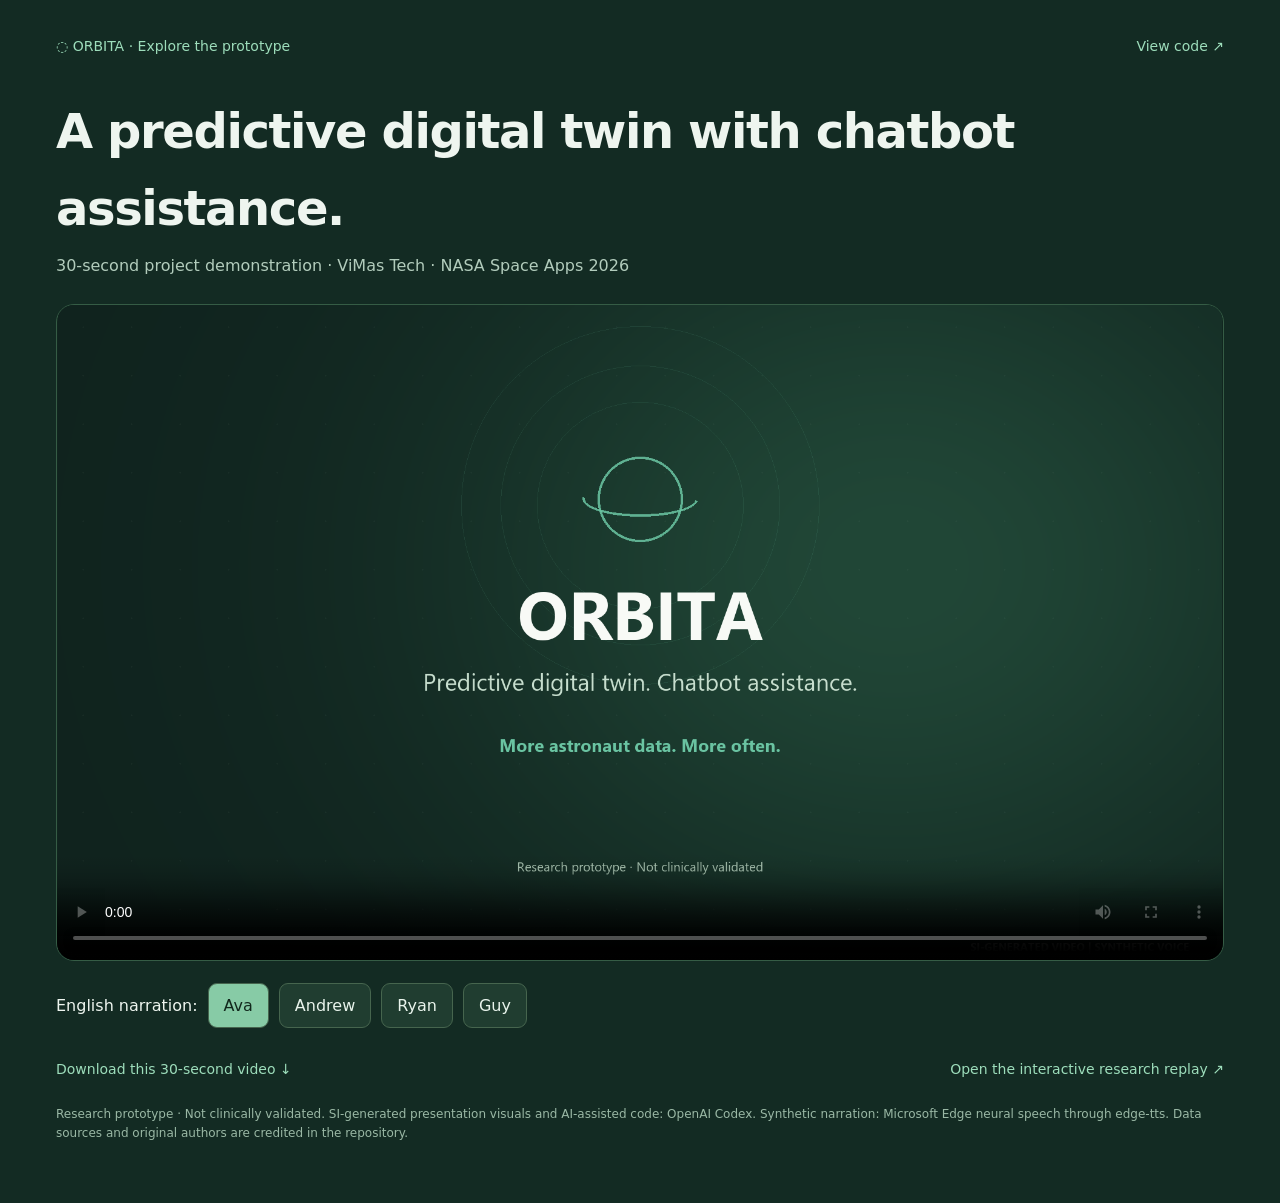
==== docs/demo.html @ 13e90117 "Publish ORBITA research prototype, personal-account assistant and 30-second demos" ====
<!doctype html>
<html lang="en"><head><meta charset="utf-8"><meta name="viewport" content="width=device-width,initial-scale=1"><title>ORBITA · 30-second project demonstration</title>
<style>:root{color-scheme:dark}*{box-sizing:border-box}body{margin:0;background:#132b23;color:#eef5ef;font:16px/1.6 system-ui,sans-serif}main{max-width:1220px;margin:auto;padding:35px 26px}a{color:#9dddbb;text-decoration:none}.top{display:flex;justify-content:space-between;gap:20px;font-size:14px}h1{font-size:clamp(28px,4vw,48px);letter-spacing:-1.4px;margin:36px 0 6px}p{color:#b2ccbc;margin:0 0 25px}video{display:block;width:100%;aspect-ratio:16/9;background:#11261f;border:1px solid #355c45;border-radius:18px}.controls{display:flex;align-items:center;gap:10px;flex-wrap:wrap;margin:22px 0}button{border:1px solid #46654e;border-radius:9px;background:#203d30;color:#e9f4ec;padding:9px 15px;font:inherit;cursor:pointer}button.active{background:#87cba6;color:#11281c}button:focus-visible,a:focus-visible{outline:3px solid #a4d4ff;outline-offset:4px}.note{font-size:12px;color:#9ab8a5;margin-top:24px}footer{display:flex;justify-content:space-between;gap:20px;flex-wrap:wrap;margin-top:30px;font-size:14px}</style></head>
<body><main><div class="top"><a href="./">◌ ORBITA · Explore the prototype</a><a href="https://github.com/eric-mas03/ORBITA">View code ↗</a></div>
<h1>A predictive digital twin with chatbot assistance.</h1><p>30-second project demonstration · ViMas Tech · NASA Space Apps 2026</p>
<video id="film" controls playsinline preload="metadata" poster="./media/ORBITA-closing-card.png"><source src="./media/ORBITA-demo-ava.mp4" type="video/mp4"><track id="subtitles" kind="subtitles" srclang="en" label="English" src="./media/ORBITA-demo-ava.vtt">Your browser does not support this video. Use the download link below.</video>
<div class="controls"><span>English narration:</span><button class="active" data-voice="ava">Ava</button><button data-voice="andrew">Andrew</button><button data-voice="ryan">Ryan</button><button data-voice="guy">Guy</button></div>
<footer><a id="download" href="./media/ORBITA-demo-ava.mp4" download>Download this 30-second video ↓</a><a href="./">Open the interactive research replay ↗</a></footer>
<p class="note">Research prototype · Not clinically validated. SI-generated presentation visuals and AI-assisted code: OpenAI Codex. Synthetic narration: Microsoft Edge neural speech through edge-tts. Data sources and original authors are credited in the repository.</p>
</main><script>const film=document.querySelector('#film');document.querySelectorAll('[data-voice]').forEach(b=>b.onclick=()=>{film.pause();film.src='./media/ORBITA-demo-'+b.dataset.voice+'.mp4';document.querySelector('#download').href=film.src;document.querySelector('#subtitles').src='./media/ORBITA-demo-'+b.dataset.voice+'.vtt';document.querySelectorAll('[data-voice]').forEach(x=>x.classList.toggle('active',x===b));film.load()})</script></body></html>
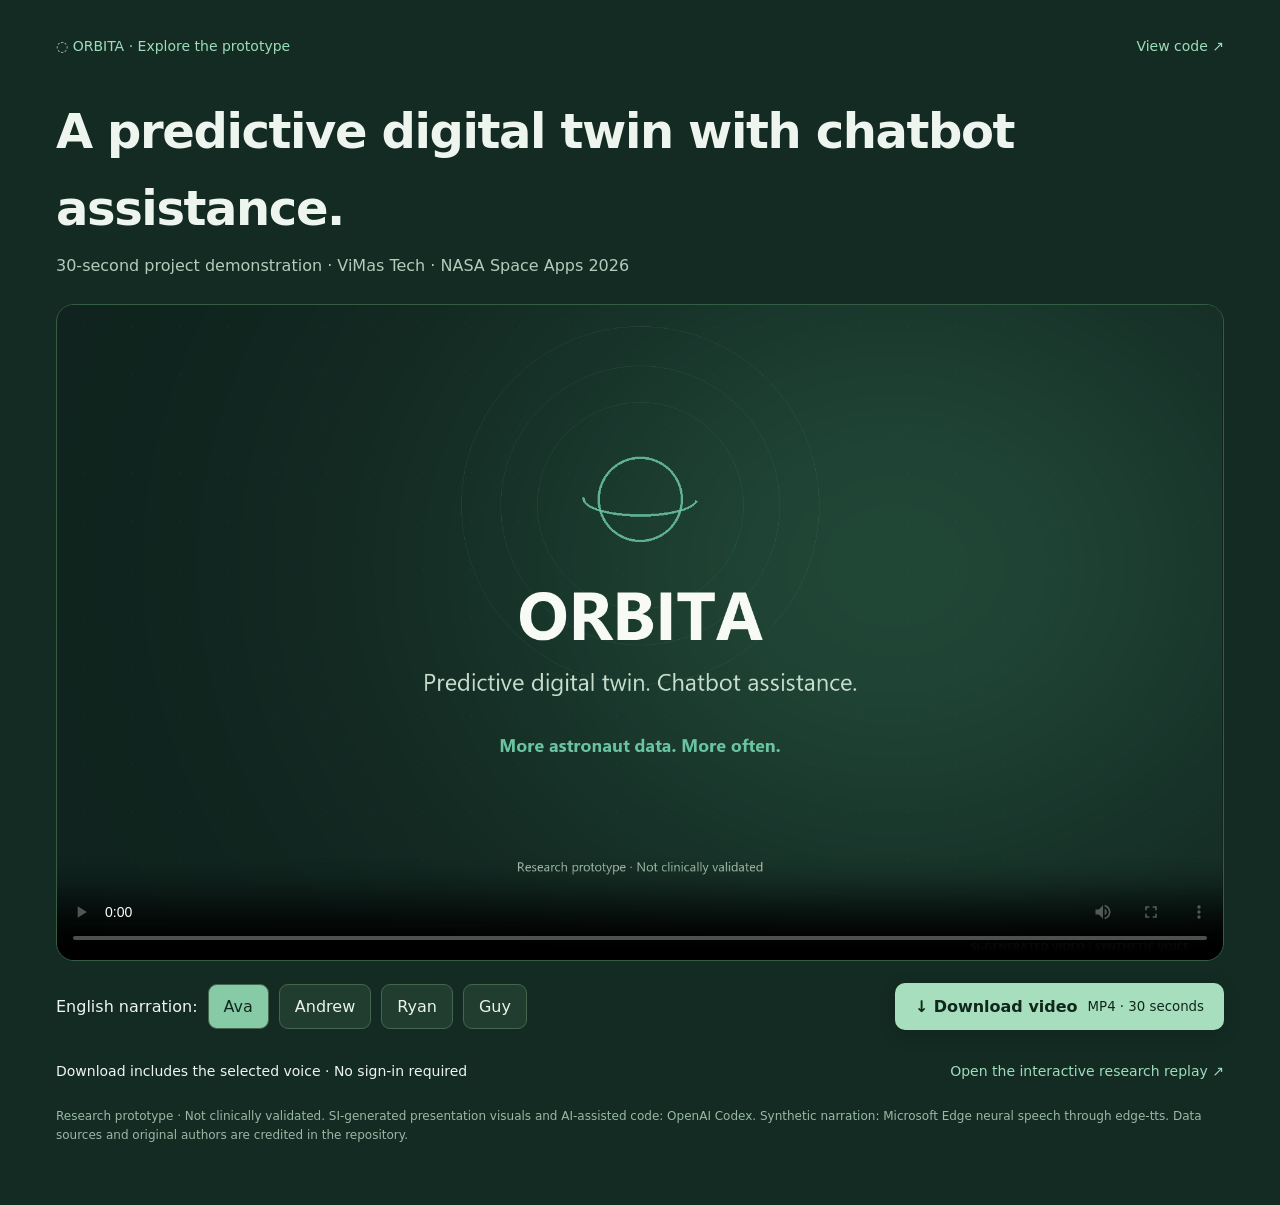
==== commit bfdd361d: "Add prominent video download button with selected voice filename" ====
--- a/docs/demo.html
+++ b/docs/demo.html
@@ -1,10 +1,10 @@
 <!doctype html>
 <html lang="en"><head><meta charset="utf-8"><meta name="viewport" content="width=device-width,initial-scale=1"><title>ORBITA · 30-second project demonstration</title>
-<style>:root{color-scheme:dark}*{box-sizing:border-box}body{margin:0;background:#132b23;color:#eef5ef;font:16px/1.6 system-ui,sans-serif}main{max-width:1220px;margin:auto;padding:35px 26px}a{color:#9dddbb;text-decoration:none}.top{display:flex;justify-content:space-between;gap:20px;font-size:14px}h1{font-size:clamp(28px,4vw,48px);letter-spacing:-1.4px;margin:36px 0 6px}p{color:#b2ccbc;margin:0 0 25px}video{display:block;width:100%;aspect-ratio:16/9;background:#11261f;border:1px solid #355c45;border-radius:18px}.controls{display:flex;align-items:center;gap:10px;flex-wrap:wrap;margin:22px 0}button{border:1px solid #46654e;border-radius:9px;background:#203d30;color:#e9f4ec;padding:9px 15px;font:inherit;cursor:pointer}button.active{background:#87cba6;color:#11281c}button:focus-visible,a:focus-visible{outline:3px solid #a4d4ff;outline-offset:4px}.note{font-size:12px;color:#9ab8a5;margin-top:24px}footer{display:flex;justify-content:space-between;gap:20px;flex-wrap:wrap;margin-top:30px;font-size:14px}</style></head>
+<style>:root{color-scheme:dark}*{box-sizing:border-box}body{margin:0;background:#132b23;color:#eef5ef;font:16px/1.6 system-ui,sans-serif}main{max-width:1220px;margin:auto;padding:35px 26px}a{color:#9dddbb;text-decoration:none}.top{display:flex;justify-content:space-between;gap:20px;font-size:14px}h1{font-size:clamp(28px,4vw,48px);letter-spacing:-1.4px;margin:36px 0 6px}p{color:#b2ccbc;margin:0 0 25px}video{display:block;width:100%;aspect-ratio:16/9;background:#11261f;border:1px solid #355c45;border-radius:18px}.controls{display:flex;align-items:center;gap:10px;flex-wrap:wrap;margin:22px 0}button{border:1px solid #46654e;border-radius:9px;background:#203d30;color:#e9f4ec;padding:9px 15px;font:inherit;cursor:pointer}button.active{background:#87cba6;color:#11281c}button:focus-visible,a:focus-visible{outline:3px solid #a4d4ff;outline-offset:4px}.download-button{display:inline-flex;align-items:center;justify-content:center;margin-left:auto;padding:11px 20px;border-radius:10px;background:#a7dfbe;color:#10271b;font-weight:700;box-shadow:0 5px 18px #0002}.download-button:hover{background:#c3efd3}.download-button small{margin-left:10px;font-weight:400}@media(max-width:650px){.download-button{width:100%;margin:8px 0 0}}.note{font-size:12px;color:#9ab8a5;margin-top:24px}footer{display:flex;justify-content:space-between;gap:20px;flex-wrap:wrap;margin-top:30px;font-size:14px}</style></head>
 <body><main><div class="top"><a href="./">◌ ORBITA · Explore the prototype</a><a href="https://github.com/eric-mas03/ORBITA">View code ↗</a></div>
 <h1>A predictive digital twin with chatbot assistance.</h1><p>30-second project demonstration · ViMas Tech · NASA Space Apps 2026</p>
 <video id="film" controls playsinline preload="metadata" poster="./media/ORBITA-closing-card.png"><source src="./media/ORBITA-demo-ava.mp4" type="video/mp4"><track id="subtitles" kind="subtitles" srclang="en" label="English" src="./media/ORBITA-demo-ava.vtt">Your browser does not support this video. Use the download link below.</video>
-<div class="controls"><span>English narration:</span><button class="active" data-voice="ava">Ava</button><button data-voice="andrew">Andrew</button><button data-voice="ryan">Ryan</button><button data-voice="guy">Guy</button></div>
-<footer><a id="download" href="./media/ORBITA-demo-ava.mp4" download>Download this 30-second video ↓</a><a href="./">Open the interactive research replay ↗</a></footer>
+<div class="controls"><span>English narration:</span><button class="active" data-voice="ava">Ava</button><button data-voice="andrew">Andrew</button><button data-voice="ryan">Ryan</button><button data-voice="guy">Guy</button><a class="download-button" id="download" href="./media/ORBITA-demo-ava.mp4" download="ORBITA-ava.mp4">↓ Download video <small>MP4 · 30 seconds</small></a></div>
+<footer><span>Download includes the selected voice · No sign-in required</span><a href="./">Open the interactive research replay ↗</a></footer>
 <p class="note">Research prototype · Not clinically validated. SI-generated presentation visuals and AI-assisted code: OpenAI Codex. Synthetic narration: Microsoft Edge neural speech through edge-tts. Data sources and original authors are credited in the repository.</p>
-</main><script>const film=document.querySelector('#film');document.querySelectorAll('[data-voice]').forEach(b=>b.onclick=()=>{film.pause();film.src='./media/ORBITA-demo-'+b.dataset.voice+'.mp4';document.querySelector('#download').href=film.src;document.querySelector('#subtitles').src='./media/ORBITA-demo-'+b.dataset.voice+'.vtt';document.querySelectorAll('[data-voice]').forEach(x=>x.classList.toggle('active',x===b));film.load()})</script></body></html>+</main><script>const film=document.querySelector('#film');document.querySelectorAll('[data-voice]').forEach(b=>b.onclick=()=>{film.pause();film.src='./media/ORBITA-demo-'+b.dataset.voice+'.mp4';document.querySelector('#download').href=film.src;document.querySelector('#download').download='ORBITA-'+b.dataset.voice+'.mp4';document.querySelector('#subtitles').src='./media/ORBITA-demo-'+b.dataset.voice+'.vtt';document.querySelectorAll('[data-voice]').forEach(x=>x.classList.toggle('active',x===b));film.load()})</script></body></html>
